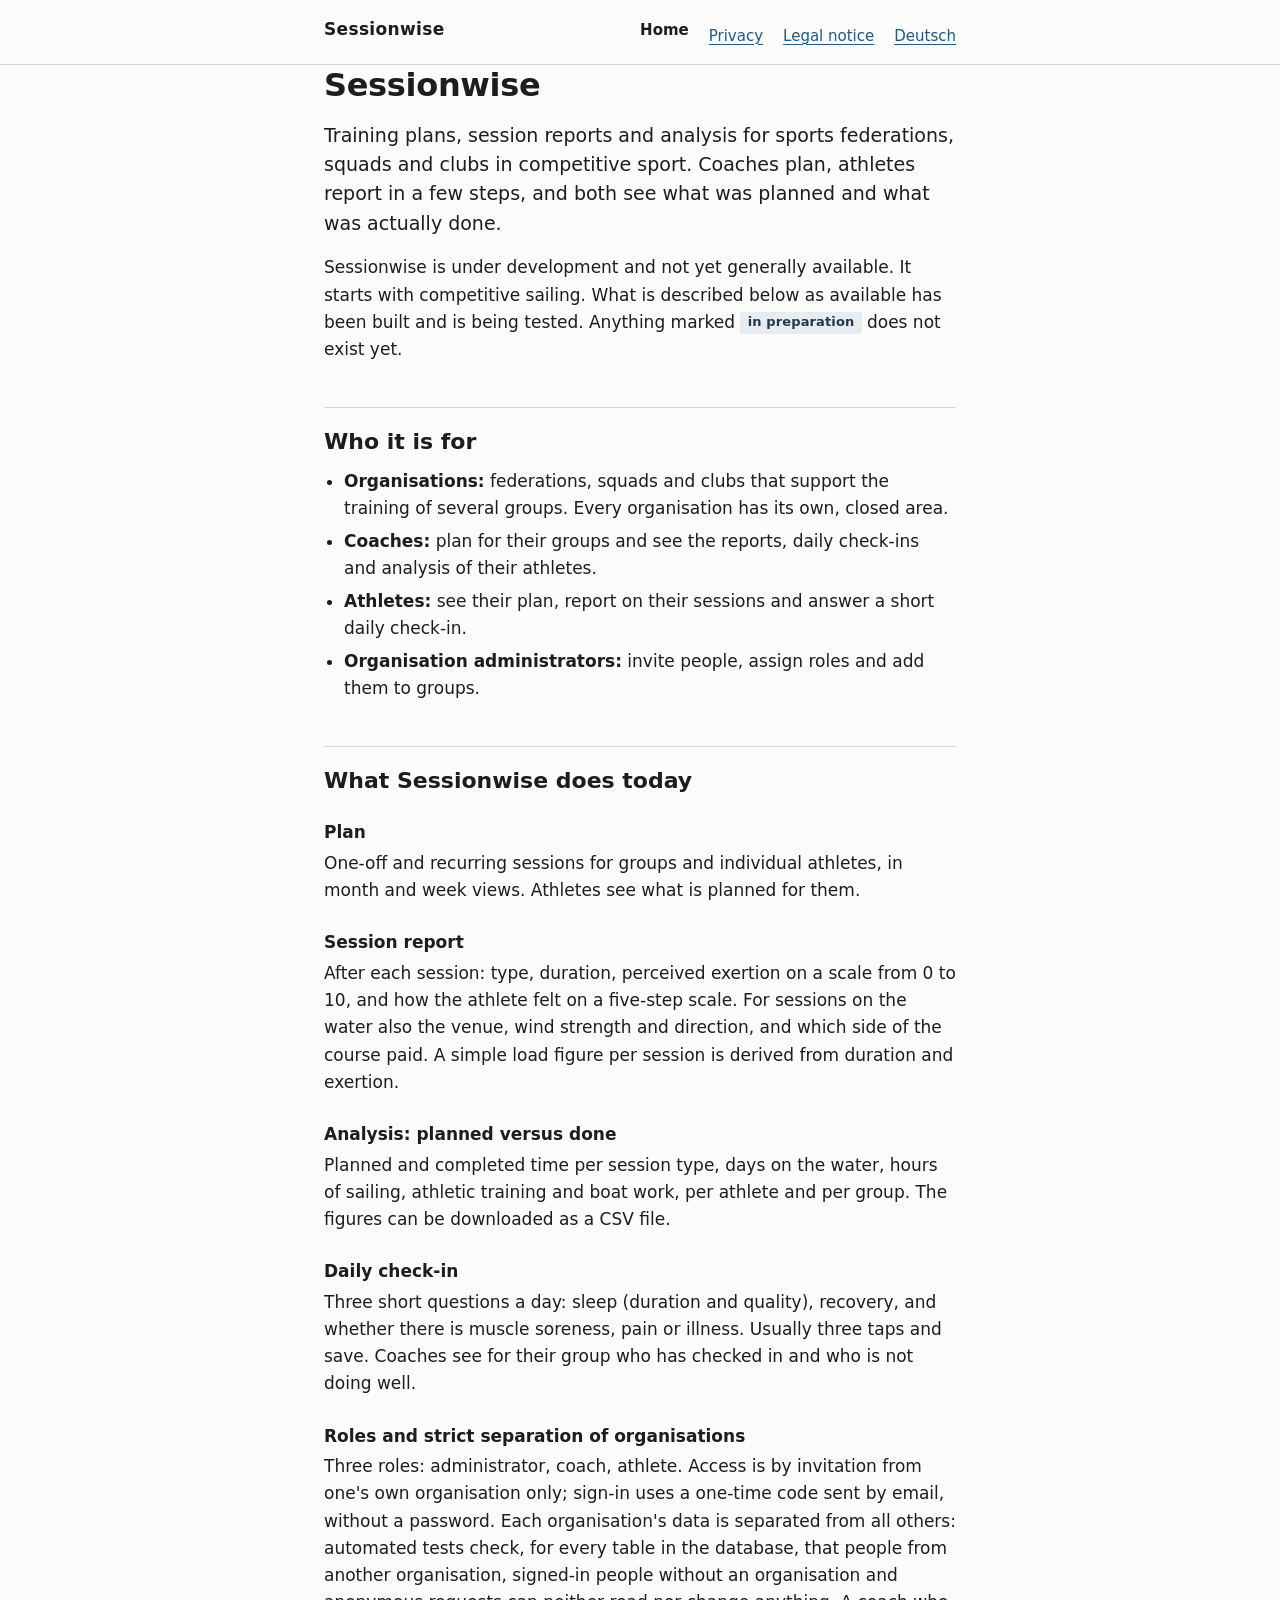
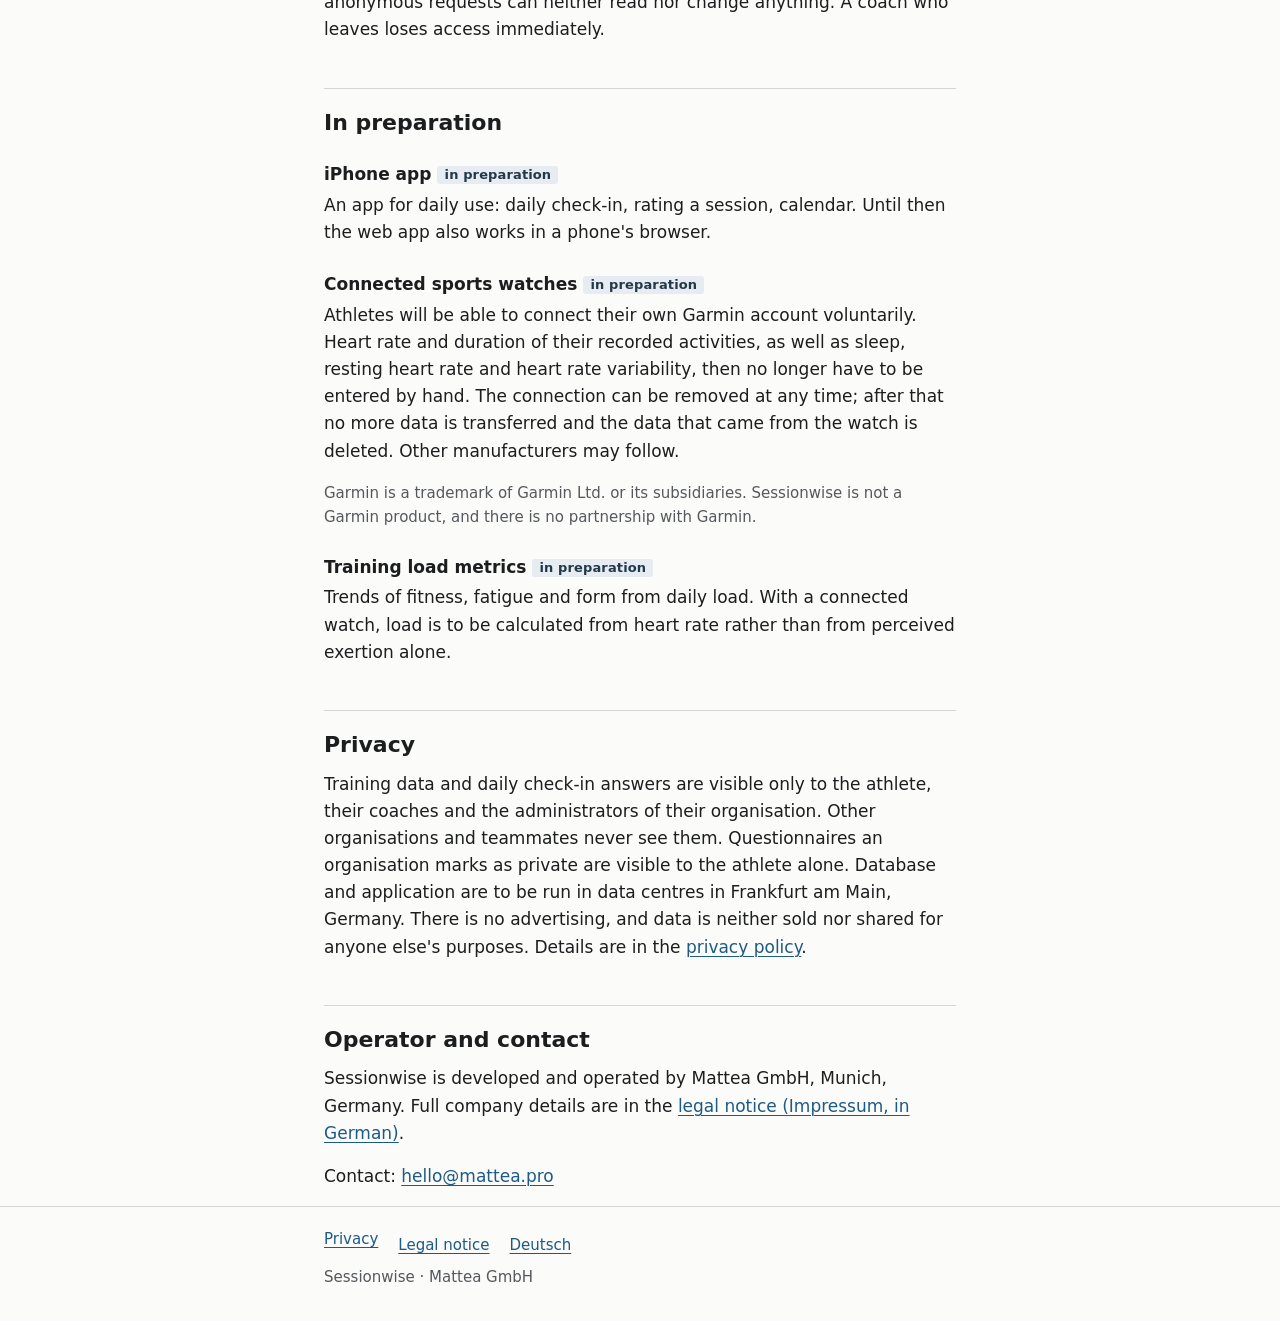
==== en/index.html @ b6b2b3fb "Website" ====
<!doctype html>
<html lang="en">
  <head>
    <meta charset="utf-8" />
    <meta name="viewport" content="width=device-width, initial-scale=1" />
    <title>Sessionwise – Training monitoring for federations and clubs</title>
    <meta
      name="description"
      content="Sessionwise: training plans, session reports, daily check-in and analysis for sports federations, squads and clubs."
    />
    <link rel="stylesheet" href="../styles.css" />
    <link rel="icon" href="data:," />
    <link rel="alternate" hreflang="en" href="index.html" />
    <link rel="alternate" hreflang="de" href="../index.html" />
  </head>
  <body>
    <a class="skip" href="#content">Skip to content</a>

    <header class="site-header">
      <div class="wrap">
        <a class="wordmark" href="index.html">Sessionwise</a>
        <nav class="site-nav" aria-label="Main">
          <ul>
            <li><a href="index.html" aria-current="page">Home</a></li>
            <li><a href="privacy.html">Privacy</a></li>
            <li><a href="../impressum.html" hreflang="de">Legal notice</a></li>
            <li><a href="../index.html" lang="de" hreflang="de">Deutsch</a></li>
          </ul>
        </nav>
      </div>
    </header>

    <main id="content" class="wrap">
      <h1>Sessionwise</h1>
      <p class="lead">
        Training plans, session reports and analysis for sports federations,
        squads and clubs in competitive sport. Coaches plan, athletes report in
        a few steps, and both see what was planned and what was actually done.
      </p>
      <p>
        Sessionwise is under development and not yet generally available. It
        starts with competitive sailing. What is described below as available
        has been built and is being tested. Anything marked
        <span class="tag">in preparation</span> does not exist yet.
      </p>

      <h2>Who it is for</h2>
      <ul>
        <li>
          <strong>Organisations:</strong> federations, squads and clubs that
          support the training of several groups. Every organisation has its
          own, closed area.
        </li>
        <li>
          <strong>Coaches:</strong> plan for their groups and see the reports,
          daily check-ins and analysis of their athletes.
        </li>
        <li>
          <strong>Athletes:</strong> see their plan, report on their sessions
          and answer a short daily check-in.
        </li>
        <li>
          <strong>Organisation administrators:</strong> invite people, assign
          roles and add them to groups.
        </li>
      </ul>

      <h2>What Sessionwise does today</h2>

      <h3>Plan</h3>
      <p>
        One-off and recurring sessions for groups and individual athletes, in
        month and week views. Athletes see what is planned for them.
      </p>

      <h3>Session report</h3>
      <p>
        After each session: type, duration, perceived exertion on a scale from 0
        to 10, and how the athlete felt on a five-step scale. For sessions on
        the water also the venue, wind strength and direction, and which side of
        the course paid. A simple load figure per session is derived from
        duration and exertion.
      </p>

      <h3>Analysis: planned versus done</h3>
      <p>
        Planned and completed time per session type, days on the water, hours of
        sailing, athletic training and boat work, per athlete and per group. The
        figures can be downloaded as a CSV file.
      </p>

      <h3>Daily check-in</h3>
      <p>
        Three short questions a day: sleep (duration and quality), recovery, and
        whether there is muscle soreness, pain or illness. Usually three taps
        and save. Coaches see for their group who has checked in and who is not
        doing well.
      </p>

      <h3>Roles and strict separation of organisations</h3>
      <p>
        Three roles: administrator, coach, athlete. Access is by invitation from
        one's own organisation only; sign-in uses a one-time code sent by email,
        without a password. Each organisation's data is separated from all
        others: automated tests check, for every table in the database, that
        people from another organisation, signed-in people without an
        organisation and anonymous requests can neither read nor change
        anything. A coach who leaves loses access immediately.
      </p>

      <h2>In preparation</h2>

      <h3>iPhone app <span class="tag">in preparation</span></h3>
      <p>
        An app for daily use: daily check-in, rating a session, calendar. Until
        then the web app also works in a phone's browser.
      </p>

      <h3>Connected sports watches <span class="tag">in preparation</span></h3>
      <p>
        Athletes will be able to connect their own Garmin account voluntarily.
        Heart rate and duration of their recorded activities, as well as sleep,
        resting heart rate and heart rate variability, then no longer have to be
        entered by hand. The connection can be removed at any time; after that
        no more data is transferred and the data that came from the watch is
        deleted. Other manufacturers may follow.
      </p>
      <p class="small">
        Garmin is a trademark of Garmin Ltd. or its subsidiaries. Sessionwise is
        not a Garmin product, and there is no partnership with Garmin.
      </p>

      <h3>Training load metrics <span class="tag">in preparation</span></h3>
      <p>
        Trends of fitness, fatigue and form from daily load. With a connected
        watch, load is to be calculated from heart rate rather than from
        perceived exertion alone.
      </p>

      <h2>Privacy</h2>
      <p>
        Training data and daily check-in answers are visible only to the
        athlete, their coaches and the administrators of their organisation.
        Other organisations and teammates never see them. Questionnaires an
        organisation marks as private are visible to the athlete alone. Database
        and application are to be run in data centres in Frankfurt am Main,
        Germany. There is no advertising, and data is neither sold nor shared
        for anyone else's purposes. Details are in the
        <a href="privacy.html">privacy policy</a>.
      </p>

      <h2>Operator and contact</h2>
      <p>
        Sessionwise is developed and operated by Mattea GmbH, Munich, Germany.
        Full company details are in the
        <a href="../impressum.html" hreflang="de"
          >legal notice (Impressum, in German)</a
        >.
      </p>
      <p>
        Contact: <a href="mailto:hello@mattea.pro">hello@mattea.pro</a>
      </p>
    </main>

    <footer class="site-footer">
      <div class="wrap">
        <ul>
          <li><a href="privacy.html">Privacy</a></li>
          <li><a href="../impressum.html" hreflang="de">Legal notice</a></li>
          <li><a href="../index.html" lang="de" hreflang="de">Deutsch</a></li>
        </ul>
        <p>Sessionwise · Mattea GmbH</p>
      </div>
    </footer>
  </body>
</html>
---- styles.css ----
/*
  Produktseite und Datenschutzerklärung: eine Datei für alle Seiten.
  Bewusst schlicht: System-Schriften, keine externen Quellen, kein JavaScript.
  Helle und dunkle Darstellung über prefers-color-scheme; Farbpaare mit
  Kontrast mindestens 4.5:1 (Text) bzw. 3:1 (Linien, Fokus).
*/

:root {
  color-scheme: light dark;

  --bg: #fbfbfa;
  --surface: #f1f1ee;
  --text: #1c1d1f;
  --muted: #55585d;
  --line: #d6d6d0;
  --link: #1d5a85;
  --link-hover: #123f60;
  --focus: #1d5a85;
  --tag-bg: #e6ecf1;
  --tag-text: #22394a;
  --note-bg: #fdf5dc;
  --note-line: #9a7300;
  --note-text: #2e2500;
  --ph-bg: #ffeeb0;
  --ph-text: #3a2e00;
  --ph-line: #9a7300;

  --measure: 42rem;
  --gutter: 1.25rem;
}

@media (prefers-color-scheme: dark) {
  :root {
    --bg: #141516;
    --surface: #1e2022;
    --text: #e8e8e5;
    --muted: #a9acb0;
    --line: #3a3d41;
    --link: #93c5ea;
    --link-hover: #bcdcf3;
    --focus: #93c5ea;
    --tag-bg: #253039;
    --tag-text: #d3e3ef;
    --note-bg: #2b2410;
    --note-line: #c9a227;
    --note-text: #f3e6bd;
    --ph-bg: #43360a;
    --ph-text: #ffecb0;
    --ph-line: #c9a227;
  }
}

*,
*::before,
*::after {
  box-sizing: border-box;
}

html {
  -webkit-text-size-adjust: 100%;
  text-size-adjust: 100%;
}

body {
  margin: 0;
  background: var(--bg);
  color: var(--text);
  font-family:
    system-ui,
    -apple-system,
    "Segoe UI",
    Roboto,
    "Helvetica Neue",
    Arial,
    sans-serif;
  font-size: 1.0625rem;
  line-height: 1.6;
  overflow-wrap: break-word;
  hyphens: auto;
}

/* Sprunglink: unsichtbar, bis er den Fokus hat. */
.skip {
  position: absolute;
  left: var(--gutter);
  top: -100px;
  padding: 0.5rem 0.75rem;
  background: var(--bg);
  color: var(--link);
  border: 2px solid var(--focus);
  z-index: 10;
}
.skip:focus {
  top: 0.75rem;
}

a {
  color: var(--link);
  text-decoration-thickness: 1px;
  text-underline-offset: 0.18em;
}
a:hover {
  color: var(--link-hover);
  text-decoration-thickness: 2px;
}
a:focus-visible,
summary:focus-visible {
  outline: 3px solid var(--focus);
  outline-offset: 3px;
  border-radius: 2px;
}

.wrap {
  max-width: var(--measure);
  margin: 0 auto;
  padding: 0 var(--gutter);
}

/* Kopf */
.site-header {
  border-bottom: 1px solid var(--line);
}
.site-header .wrap {
  display: flex;
  flex-wrap: wrap;
  align-items: baseline;
  justify-content: space-between;
  gap: 0.5rem 1.5rem;
  padding-top: 1rem;
  padding-bottom: 1rem;
}
.wordmark {
  font-weight: 700;
  letter-spacing: 0.02em;
  color: var(--text);
  text-decoration: none;
}
.wordmark:hover {
  color: var(--text);
  text-decoration: underline;
}
.site-nav ul {
  display: flex;
  flex-wrap: wrap;
  gap: 0.25rem 1.25rem;
  margin: 0;
  padding: 0;
  list-style: none;
  font-size: 0.9375rem;
}
.site-nav a[aria-current="page"] {
  color: var(--text);
  text-decoration: none;
  font-weight: 600;
}

/* Inhalt */
main {
  padding-top: 2.5rem;
  padding-bottom: 3rem;
}

h1,
h2,
h3 {
  line-height: 1.25;
  hyphens: manual;
}
h1 {
  font-size: 2rem;
  margin: 0 0 1rem;
  letter-spacing: -0.01em;
}
h2 {
  font-size: 1.375rem;
  margin: 2.75rem 0 0.75rem;
  padding-top: 1.25rem;
  border-top: 1px solid var(--line);
}
h3 {
  font-size: 1.0625rem;
  margin: 1.75rem 0 0.4rem;
}
p,
ul,
ol,
dl {
  margin: 0 0 1rem;
}
ul,
ol {
  padding-left: 1.25rem;
}
li + li {
  margin-top: 0.35rem;
}

.lead {
  font-size: 1.1875rem;
  line-height: 1.55;
}
.muted,
.small {
  color: var(--muted);
}
.small {
  font-size: 0.9375rem;
}

/* „in Vorbereitung“ */
.tag {
  display: inline-block;
  padding: 0.05rem 0.45rem;
  border-radius: 3px;
  background: var(--tag-bg);
  color: var(--tag-text);
  font-size: 0.8125rem;
  font-weight: 600;
  letter-spacing: 0.01em;
  vertical-align: 0.1em;
  white-space: nowrap;
  hyphens: manual;
}

/* Hinweiskasten (Entwurf, Stand) */
.note {
  margin: 0 0 2rem;
  padding: 0.9rem 1rem;
  background: var(--note-bg);
  color: var(--note-text);
  border-left: 4px solid var(--note-line);
}
.note p:last-child {
  margin-bottom: 0;
}
.note strong {
  font-weight: 700;
}

/* Platzhalter, die der Eigentümer vor der Veröffentlichung füllt */
.ph {
  background: var(--ph-bg);
  color: var(--ph-text);
  outline: 1px dashed var(--ph-line);
  padding: 0 0.2em;
  border-radius: 2px;
  -webkit-box-decoration-break: clone;
  box-decoration-break: clone;
}

/* Inhaltsverzeichnis */
.toc {
  margin: 0 0 2rem;
  padding: 1rem 1rem 0.25rem;
  background: var(--surface);
  border-radius: 4px;
}
.toc h2 {
  margin: 0 0 0.5rem;
  padding: 0;
  border: 0;
  font-size: 1rem;
}
.toc ol {
  font-size: 0.9375rem;
}

/* Begriffslisten (Daten, Empfänger) */
dl.facts dt {
  font-weight: 600;
  margin-top: 0.9rem;
}
dl.facts dd {
  margin: 0.15rem 0 0;
}

address {
  font-style: normal;
  margin: 0 0 1rem;
}

/* Fuß */
.site-footer {
  border-top: 1px solid var(--line);
  font-size: 0.9375rem;
  color: var(--muted);
}
.site-footer .wrap {
  padding-top: 1.25rem;
  padding-bottom: 2rem;
}
.site-footer ul {
  display: flex;
  flex-wrap: wrap;
  gap: 0.25rem 1.25rem;
  margin: 0 0 0.5rem;
  padding: 0;
  list-style: none;
}
.site-footer p {
  margin: 0;
}

@media (max-width: 30rem) {
  :root {
    --gutter: 1rem;
  }
  body {
    font-size: 1rem;
  }
  h1 {
    font-size: 1.625rem;
  }
  h2 {
    font-size: 1.25rem;
  }
  .lead {
    font-size: 1.0625rem;
  }
  main {
    padding-top: 1.75rem;
  }
}

@media print {
  .skip,
  .site-nav {
    display: none;
  }
  a {
    color: inherit;
  }
}
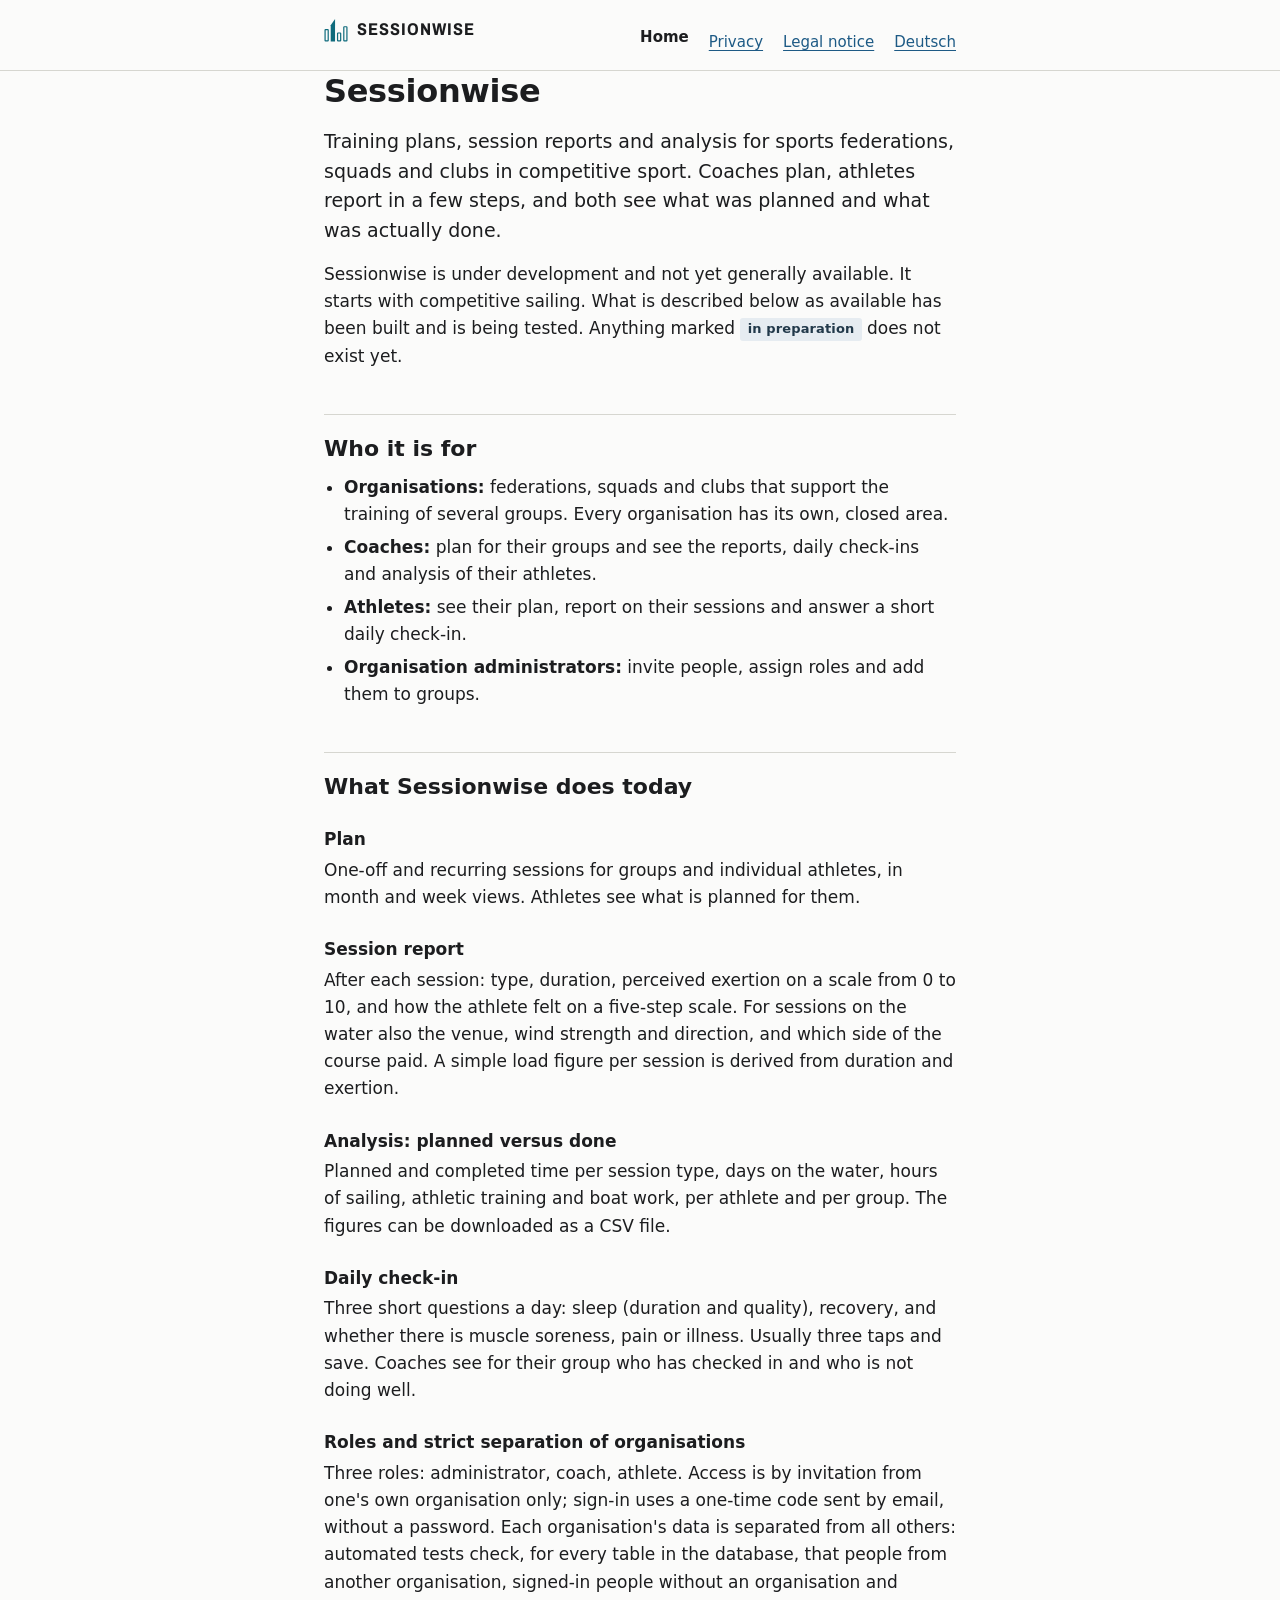
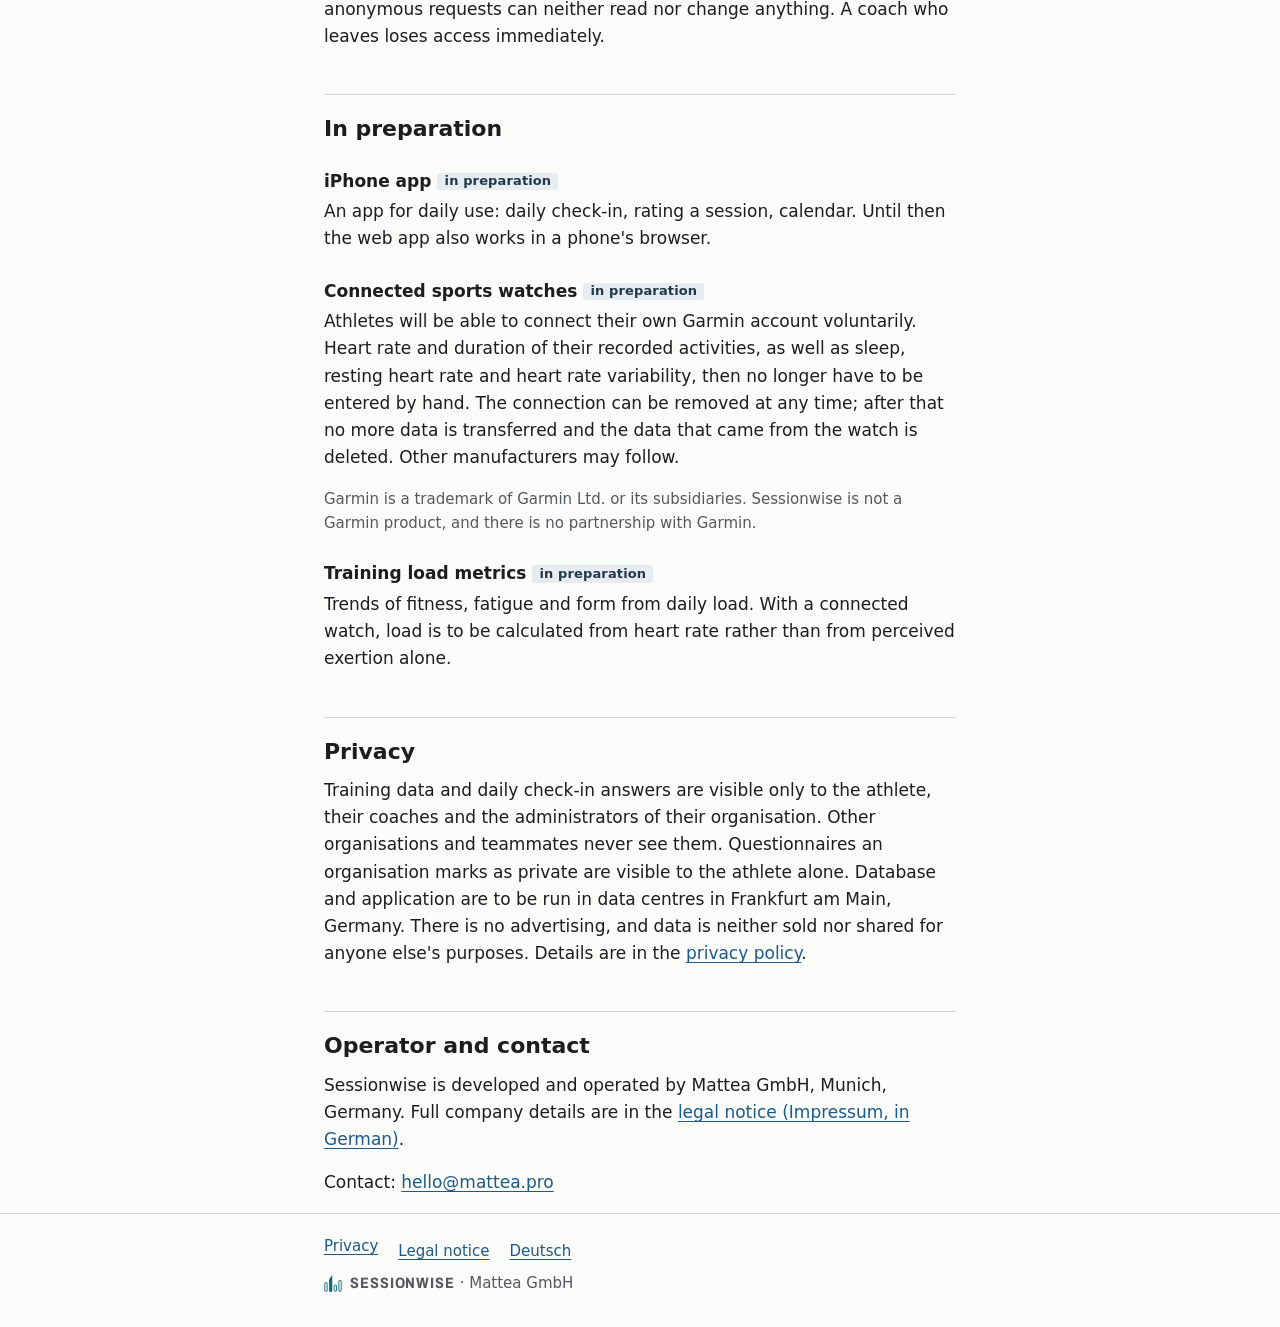
==== commit 02cc241d: "Produktmarke, Favicon, Vorschaubild" ====
--- a/en/index.html
+++ b/en/index.html
@@ -9,7 +9,18 @@
       content="Sessionwise: training plans, session reports, daily check-in and analysis for sports federations, squads and clubs."
     />
     <link rel="stylesheet" href="../styles.css" />
-    <link rel="icon" href="data:," />
+    <link rel="icon" href="../assets/favicon.svg" type="image/svg+xml" />
+    <link rel="apple-touch-icon" href="../assets/apple-touch-icon.png" />
+    <meta name="theme-color" content="#0f6b7c" />
+    <meta property="og:type" content="website" />
+    <meta property="og:site_name" content="Sessionwise" />
+    <meta property="og:title" content="Sessionwise: training monitoring for federations and clubs" />
+    <meta property="og:description" content="Plan training, log sessions, understand load. For coaches at the desk and athletes on the phone." />
+    <meta property="og:url" content="https://training.mattea.pro/en/" />
+    <meta property="og:image" content="https://training.mattea.pro/assets/og.png" />
+    <meta property="og:image:width" content="1200" />
+    <meta property="og:image:height" content="630" />
+    <meta name="twitter:card" content="summary_large_image" />
     <link rel="alternate" hreflang="en" href="index.html" />
     <link rel="alternate" hreflang="de" href="../index.html" />
   </head>
@@ -18,7 +29,7 @@
 
     <header class="site-header">
       <div class="wrap">
-        <a class="wordmark" href="index.html">Sessionwise</a>
+        <a class="wordmark" href="index.html" aria-label="Sessionwise"><svg class="mark" viewBox="0 0 100 100" aria-hidden="true" focusable="false"><rect x="4.5" y="48.5" width="13" height="47" rx="2" fill="none" stroke="currentColor" stroke-width="5" /><path d="M28 98 V30 L46 4 V98 Z" fill="currentColor" /><rect x="56.5" y="62.5" width="13" height="33" rx="2" fill="none" stroke="currentColor" stroke-width="5" /><rect x="82.5" y="36.5" width="13" height="59" rx="2" fill="none" stroke="currentColor" stroke-width="5" /></svg><span class="wordmark-text">Sessionwise</span></a>
         <nav class="site-nav" aria-label="Main">
           <ul>
             <li><a href="index.html" aria-current="page">Home</a></li>
@@ -169,7 +180,7 @@
           <li><a href="../impressum.html" hreflang="de">Legal notice</a></li>
           <li><a href="../index.html" lang="de" hreflang="de">Deutsch</a></li>
         </ul>
-        <p>Sessionwise · Mattea GmbH</p>
+        <p class="footer-brand"><svg class="mark" viewBox="0 0 100 100" aria-hidden="true" focusable="false"><rect x="4.5" y="48.5" width="13" height="47" rx="2" fill="none" stroke="currentColor" stroke-width="5" /><path d="M28 98 V30 L46 4 V98 Z" fill="currentColor" /><rect x="56.5" y="62.5" width="13" height="33" rx="2" fill="none" stroke="currentColor" stroke-width="5" /><rect x="82.5" y="36.5" width="13" height="59" rx="2" fill="none" stroke="currentColor" stroke-width="5" /></svg><span><span class="wordmark-text">Sessionwise</span> · Mattea GmbH</span></p>
       </div>
     </footer>
   </body>
--- a/styles.css
+++ b/styles.css
@@ -1,6 +1,7 @@
 /*
   Produktseite und Datenschutzerklärung: eine Datei für alle Seiten.
-  Bewusst schlicht: System-Schriften, keine externen Quellen, kein JavaScript.
+  Bewusst schlicht: System-Schriften (nur die Wortmarke in Archivo, selbst
+  ausgeliefert), keine externen Quellen, kein JavaScript.
   Helle und dunkle Darstellung über prefers-color-scheme; Farbpaare mit
   Kontrast mindestens 4.5:1 (Text) bzw. 3:1 (Linien, Fokus).
 */
@@ -9,6 +10,7 @@
   color-scheme: light dark;
 
   --bg: #fbfbfa;
+  --brand: #0f6b7c;
   --surface: #f1f1ee;
   --text: #1c1d1f;
   --muted: #55585d;
@@ -32,6 +34,7 @@
 @media (prefers-color-scheme: dark) {
   :root {
     --bg: #141516;
+    --brand: #6fc3d1;
     --surface: #1e2022;
     --text: #e8e8e5;
     --muted: #a9acb0;
@@ -129,15 +132,47 @@
   padding-top: 1rem;
   padding-bottom: 1rem;
 }
+@font-face {
+  font-family: "Archivo";
+  src: url("assets/archivo-latin.woff2") format("woff2");
+  font-weight: 100 900;
+  font-stretch: 62% 125%;
+  font-display: swap;
+}
 .wordmark {
-  font-weight: 700;
-  letter-spacing: 0.02em;
+  display: inline-flex;
+  align-items: center;
+  gap: 0.55rem;
   color: var(--text);
   text-decoration: none;
 }
 .wordmark:hover {
   color: var(--text);
+}
+.wordmark:hover .wordmark-text {
   text-decoration: underline;
+}
+.wordmark-text {
+  font-family: "Archivo", system-ui, sans-serif;
+  font-weight: 720;
+  font-stretch: 84%;
+  letter-spacing: 0.06em;
+  text-transform: uppercase;
+}
+.mark {
+  width: 1.5rem;
+  height: 1.5rem;
+  flex: none;
+  color: var(--brand);
+}
+.footer-brand {
+  display: flex;
+  align-items: center;
+  gap: 0.5rem;
+}
+.footer-brand .mark {
+  width: 1.125rem;
+  height: 1.125rem;
 }
 .site-nav ul {
   display: flex;
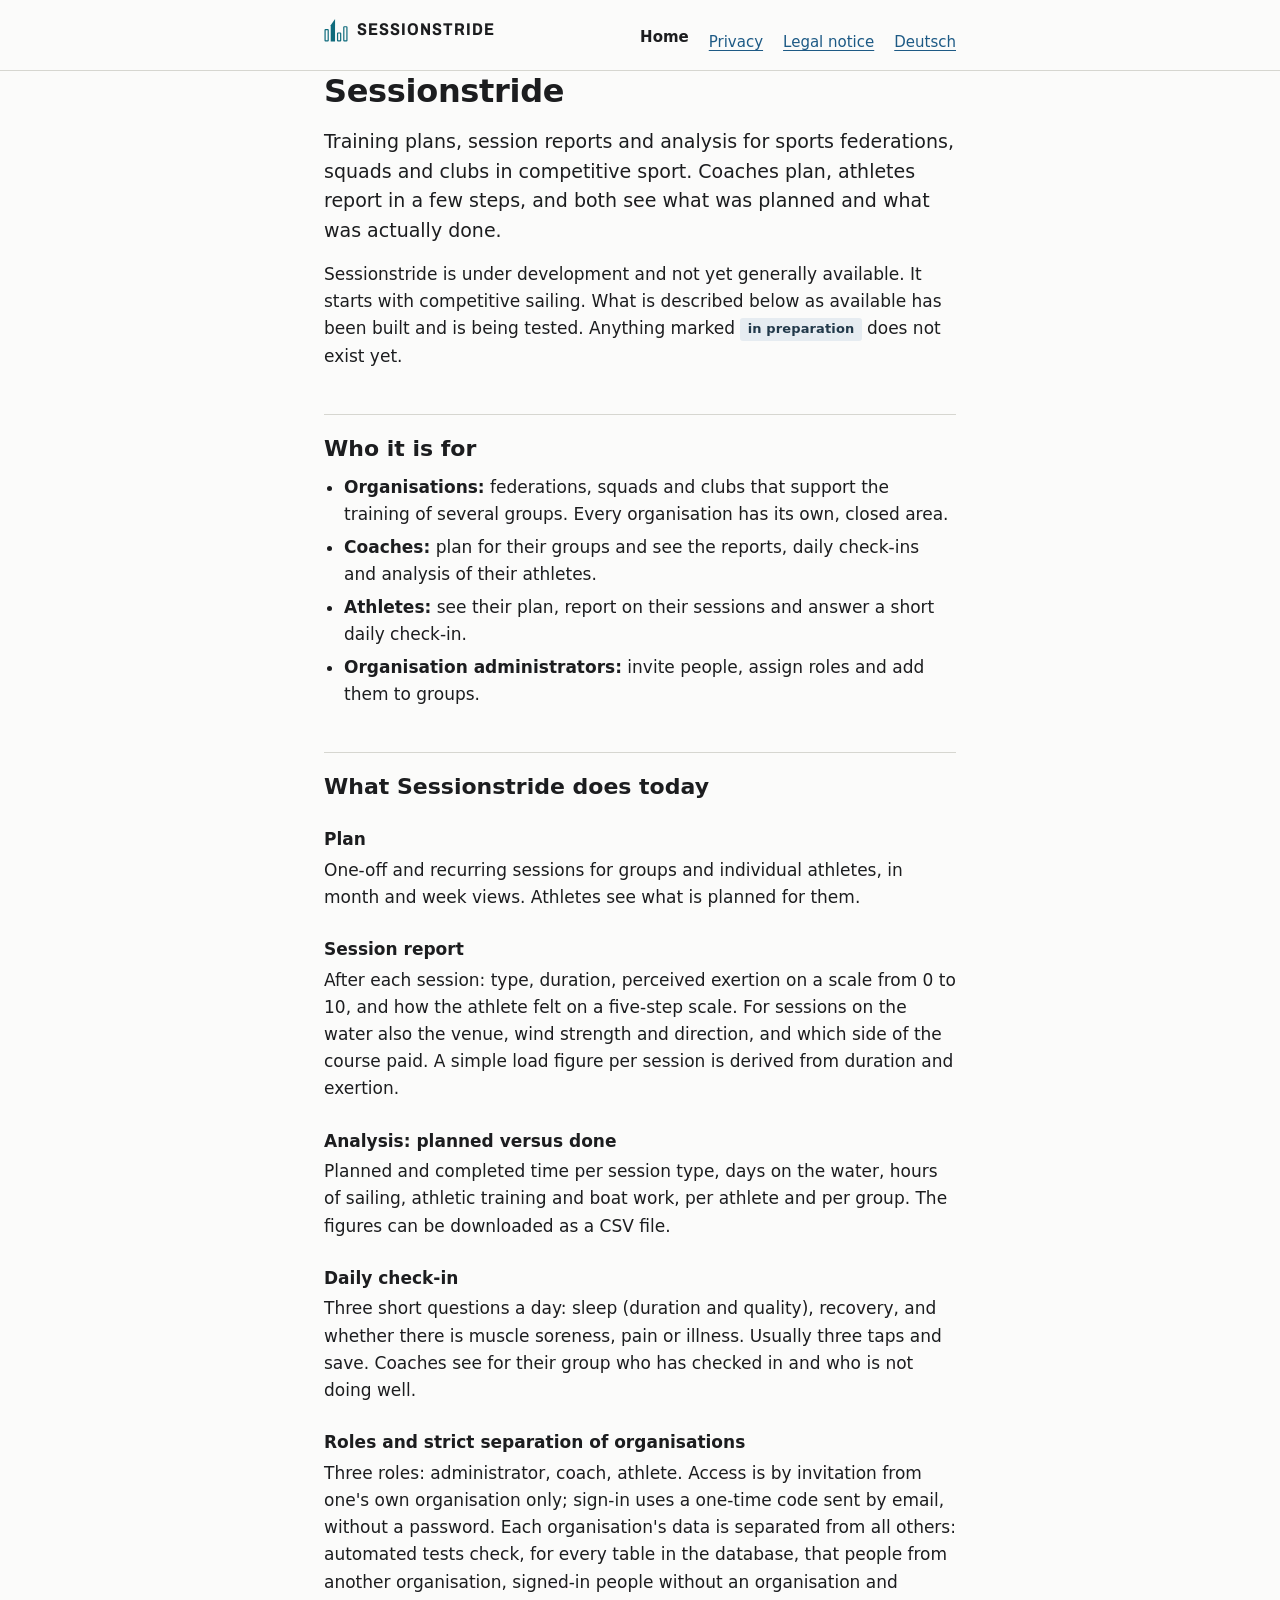
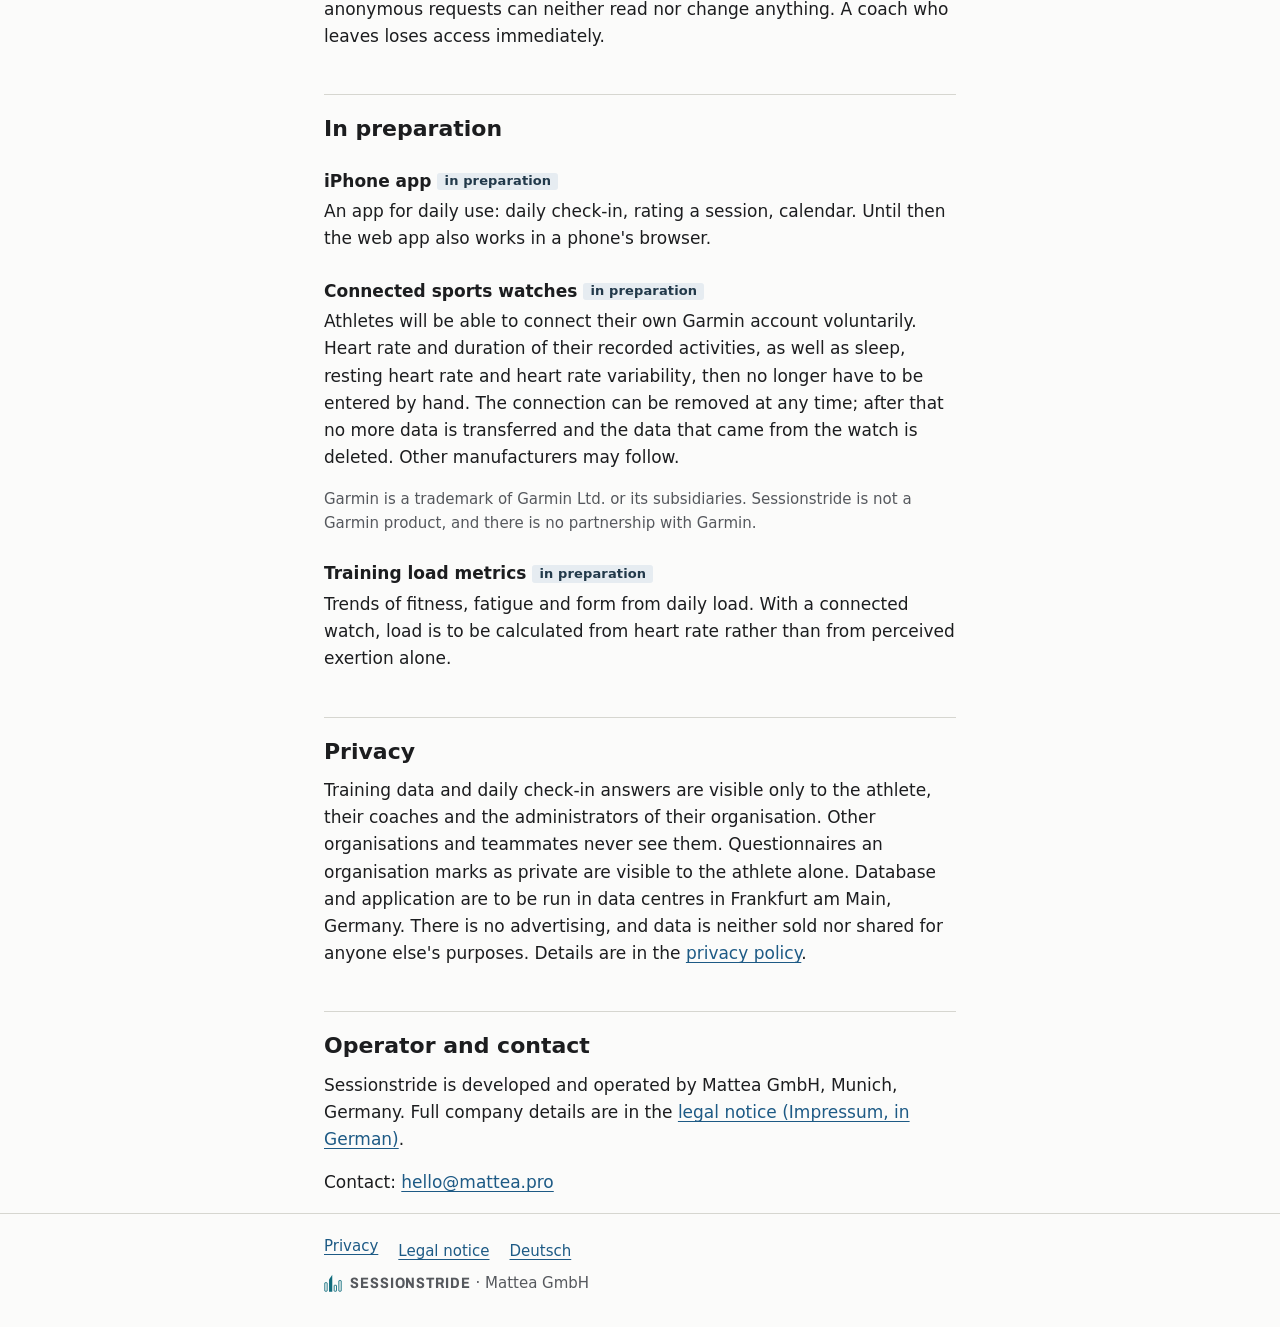
==== commit cb8ecb0d: "Produktname Sessionstride statt Sessionwise" ====
--- a/en/index.html
+++ b/en/index.html
@@ -3,18 +3,18 @@
   <head>
     <meta charset="utf-8" />
     <meta name="viewport" content="width=device-width, initial-scale=1" />
-    <title>Sessionwise – Training monitoring for federations and clubs</title>
+    <title>Sessionstride – Training monitoring for federations and clubs</title>
     <meta
       name="description"
-      content="Sessionwise: training plans, session reports, daily check-in and analysis for sports federations, squads and clubs."
+      content="Sessionstride: training plans, session reports, daily check-in and analysis for sports federations, squads and clubs."
     />
     <link rel="stylesheet" href="../styles.css" />
     <link rel="icon" href="../assets/favicon.svg" type="image/svg+xml" />
     <link rel="apple-touch-icon" href="../assets/apple-touch-icon.png" />
     <meta name="theme-color" content="#0f6b7c" />
     <meta property="og:type" content="website" />
-    <meta property="og:site_name" content="Sessionwise" />
-    <meta property="og:title" content="Sessionwise: training monitoring for federations and clubs" />
+    <meta property="og:site_name" content="Sessionstride" />
+    <meta property="og:title" content="Sessionstride: training monitoring for federations and clubs" />
     <meta property="og:description" content="Plan training, log sessions, understand load. For coaches at the desk and athletes on the phone." />
     <meta property="og:url" content="https://training.mattea.pro/en/" />
     <meta property="og:image" content="https://training.mattea.pro/assets/og.png" />
@@ -29,7 +29,7 @@
 
     <header class="site-header">
       <div class="wrap">
-        <a class="wordmark" href="index.html" aria-label="Sessionwise"><svg class="mark" viewBox="0 0 100 100" aria-hidden="true" focusable="false"><rect x="4.5" y="48.5" width="13" height="47" rx="2" fill="none" stroke="currentColor" stroke-width="5" /><path d="M28 98 V30 L46 4 V98 Z" fill="currentColor" /><rect x="56.5" y="62.5" width="13" height="33" rx="2" fill="none" stroke="currentColor" stroke-width="5" /><rect x="82.5" y="36.5" width="13" height="59" rx="2" fill="none" stroke="currentColor" stroke-width="5" /></svg><span class="wordmark-text">Sessionwise</span></a>
+        <a class="wordmark" href="index.html" aria-label="Sessionstride"><svg class="mark" viewBox="0 0 100 100" aria-hidden="true" focusable="false"><rect x="4.5" y="48.5" width="13" height="47" rx="2" fill="none" stroke="currentColor" stroke-width="5" /><path d="M28 98 V30 L46 4 V98 Z" fill="currentColor" /><rect x="56.5" y="62.5" width="13" height="33" rx="2" fill="none" stroke="currentColor" stroke-width="5" /><rect x="82.5" y="36.5" width="13" height="59" rx="2" fill="none" stroke="currentColor" stroke-width="5" /></svg><span class="wordmark-text">Sessionstride</span></a>
         <nav class="site-nav" aria-label="Main">
           <ul>
             <li><a href="index.html" aria-current="page">Home</a></li>
@@ -42,14 +42,14 @@
     </header>
 
     <main id="content" class="wrap">
-      <h1>Sessionwise</h1>
+      <h1>Sessionstride</h1>
       <p class="lead">
         Training plans, session reports and analysis for sports federations,
         squads and clubs in competitive sport. Coaches plan, athletes report in
         a few steps, and both see what was planned and what was actually done.
       </p>
       <p>
-        Sessionwise is under development and not yet generally available. It
+        Sessionstride is under development and not yet generally available. It
         starts with competitive sailing. What is described below as available
         has been built and is being tested. Anything marked
         <span class="tag">in preparation</span> does not exist yet.
@@ -76,7 +76,7 @@
         </li>
       </ul>
 
-      <h2>What Sessionwise does today</h2>
+      <h2>What Sessionstride does today</h2>
 
       <h3>Plan</h3>
       <p>
@@ -137,7 +137,7 @@
         deleted. Other manufacturers may follow.
       </p>
       <p class="small">
-        Garmin is a trademark of Garmin Ltd. or its subsidiaries. Sessionwise is
+        Garmin is a trademark of Garmin Ltd. or its subsidiaries. Sessionstride is
         not a Garmin product, and there is no partnership with Garmin.
       </p>
 
@@ -162,7 +162,7 @@
 
       <h2>Operator and contact</h2>
       <p>
-        Sessionwise is developed and operated by Mattea GmbH, Munich, Germany.
+        Sessionstride is developed and operated by Mattea GmbH, Munich, Germany.
         Full company details are in the
         <a href="../impressum.html" hreflang="de"
           >legal notice (Impressum, in German)</a
@@ -180,7 +180,7 @@
           <li><a href="../impressum.html" hreflang="de">Legal notice</a></li>
           <li><a href="../index.html" lang="de" hreflang="de">Deutsch</a></li>
         </ul>
-        <p class="footer-brand"><svg class="mark" viewBox="0 0 100 100" aria-hidden="true" focusable="false"><rect x="4.5" y="48.5" width="13" height="47" rx="2" fill="none" stroke="currentColor" stroke-width="5" /><path d="M28 98 V30 L46 4 V98 Z" fill="currentColor" /><rect x="56.5" y="62.5" width="13" height="33" rx="2" fill="none" stroke="currentColor" stroke-width="5" /><rect x="82.5" y="36.5" width="13" height="59" rx="2" fill="none" stroke="currentColor" stroke-width="5" /></svg><span><span class="wordmark-text">Sessionwise</span> · Mattea GmbH</span></p>
+        <p class="footer-brand"><svg class="mark" viewBox="0 0 100 100" aria-hidden="true" focusable="false"><rect x="4.5" y="48.5" width="13" height="47" rx="2" fill="none" stroke="currentColor" stroke-width="5" /><path d="M28 98 V30 L46 4 V98 Z" fill="currentColor" /><rect x="56.5" y="62.5" width="13" height="33" rx="2" fill="none" stroke="currentColor" stroke-width="5" /><rect x="82.5" y="36.5" width="13" height="59" rx="2" fill="none" stroke="currentColor" stroke-width="5" /></svg><span><span class="wordmark-text">Sessionstride</span> · Mattea GmbH</span></p>
       </div>
     </footer>
   </body>
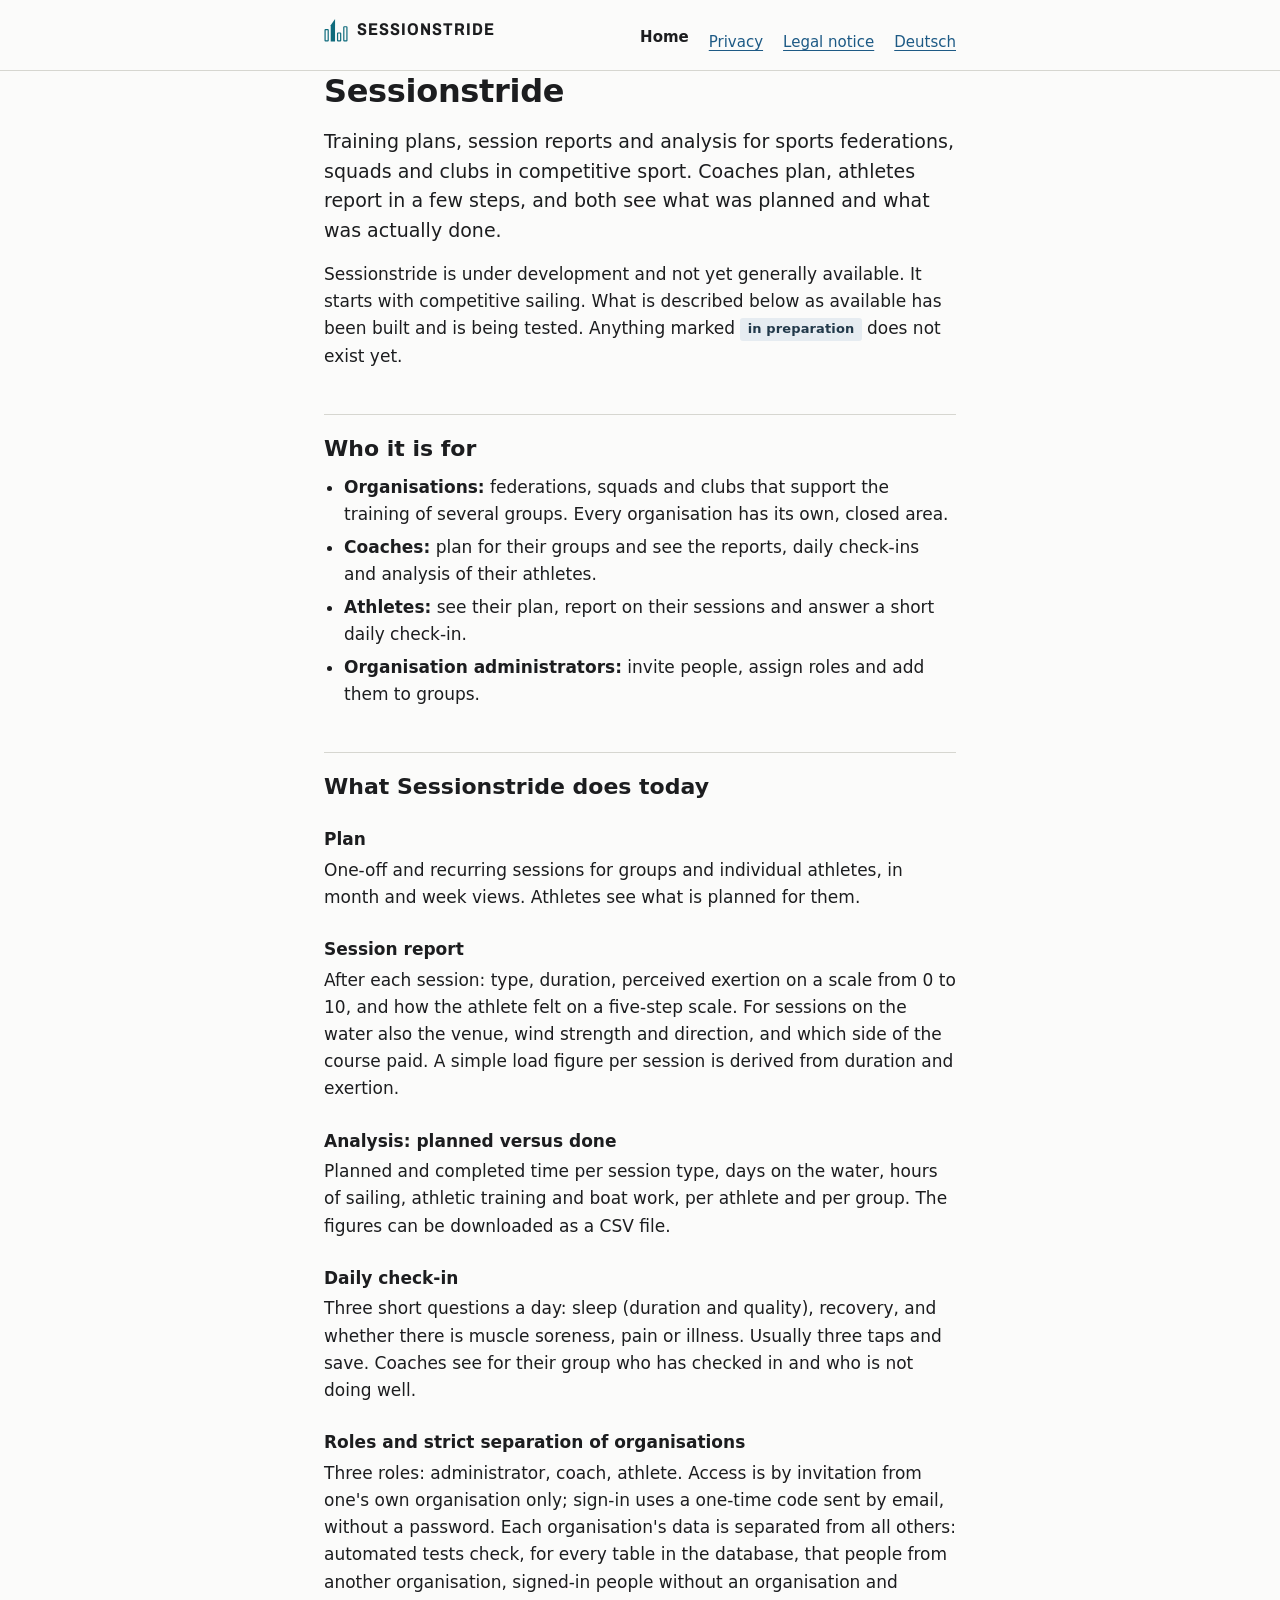
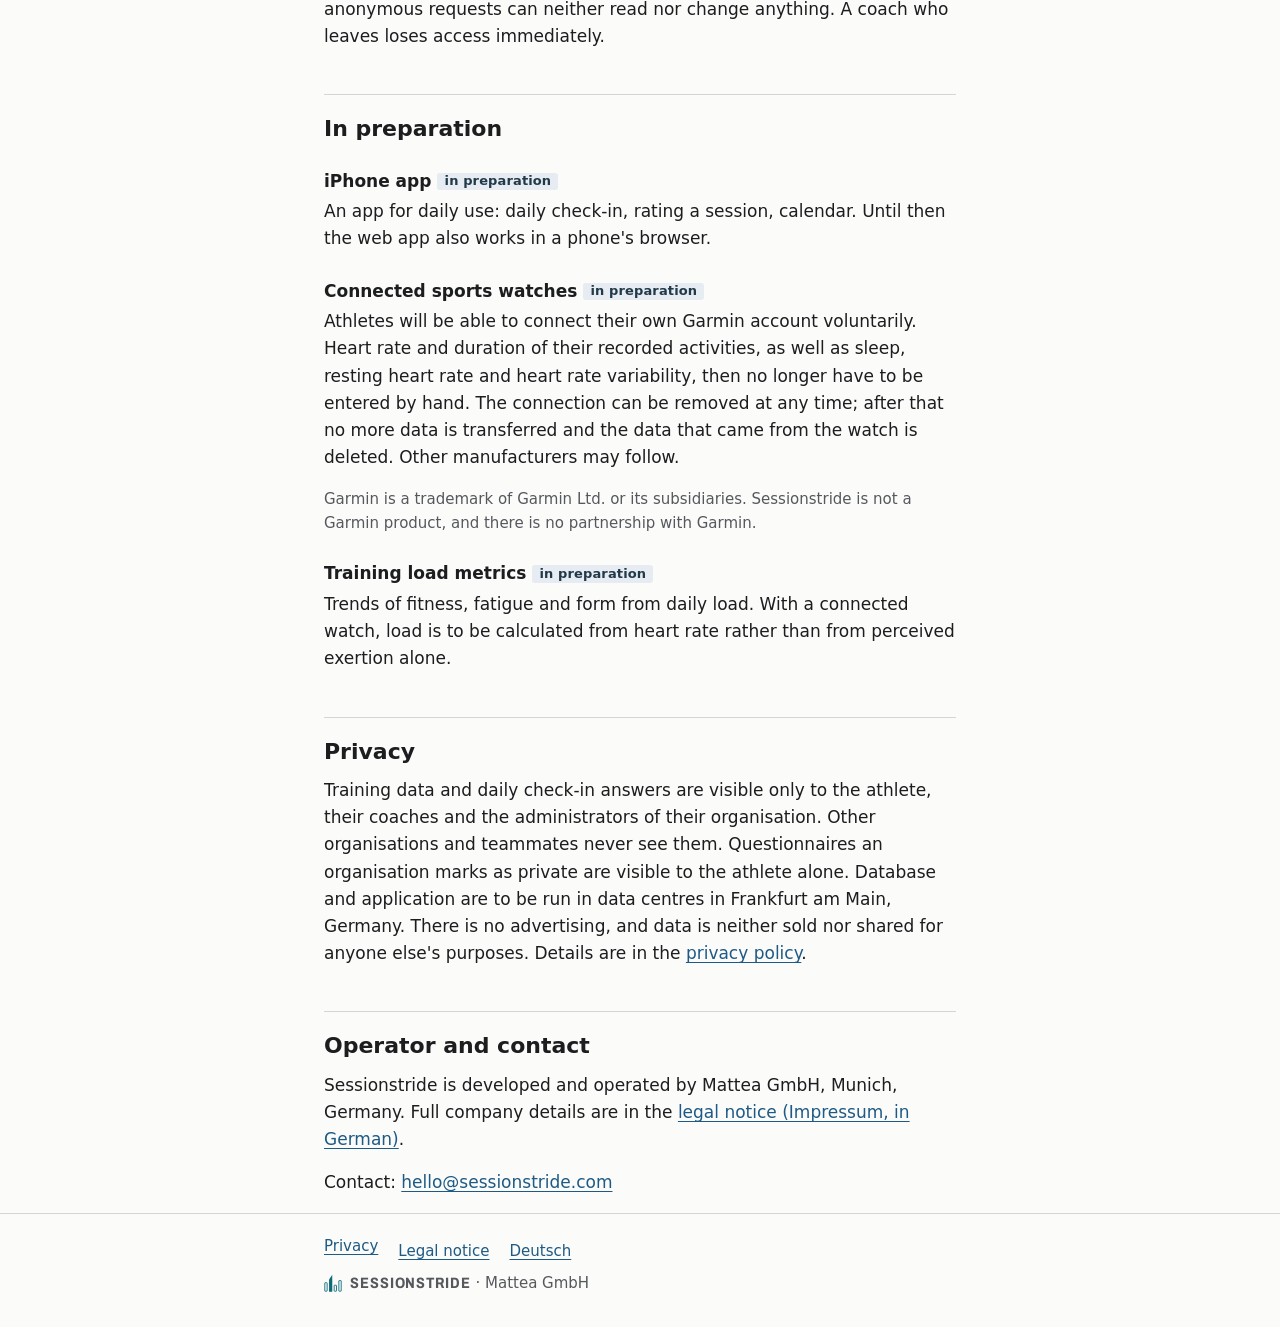
==== commit e140000d: "chore: contact addresses @sessionstride.com" ====
--- a/en/index.html
+++ b/en/index.html
@@ -16,8 +16,8 @@
     <meta property="og:site_name" content="Sessionstride" />
     <meta property="og:title" content="Sessionstride: training monitoring for federations and clubs" />
     <meta property="og:description" content="Plan training, log sessions, understand load. For coaches at the desk and athletes on the phone." />
-    <meta property="og:url" content="https://training.mattea.pro/en/" />
-    <meta property="og:image" content="https://training.mattea.pro/assets/og.png" />
+    <meta property="og:url" content="https://sessionstride.com/en/" />
+    <meta property="og:image" content="https://sessionstride.com/assets/og.png" />
     <meta property="og:image:width" content="1200" />
     <meta property="og:image:height" content="630" />
     <meta name="twitter:card" content="summary_large_image" />
@@ -169,7 +169,7 @@
         >.
       </p>
       <p>
-        Contact: <a href="mailto:hello@mattea.pro">hello@mattea.pro</a>
+        Contact: <a href="mailto:hello@sessionstride.com">hello@sessionstride.com</a>
       </p>
     </main>
 
